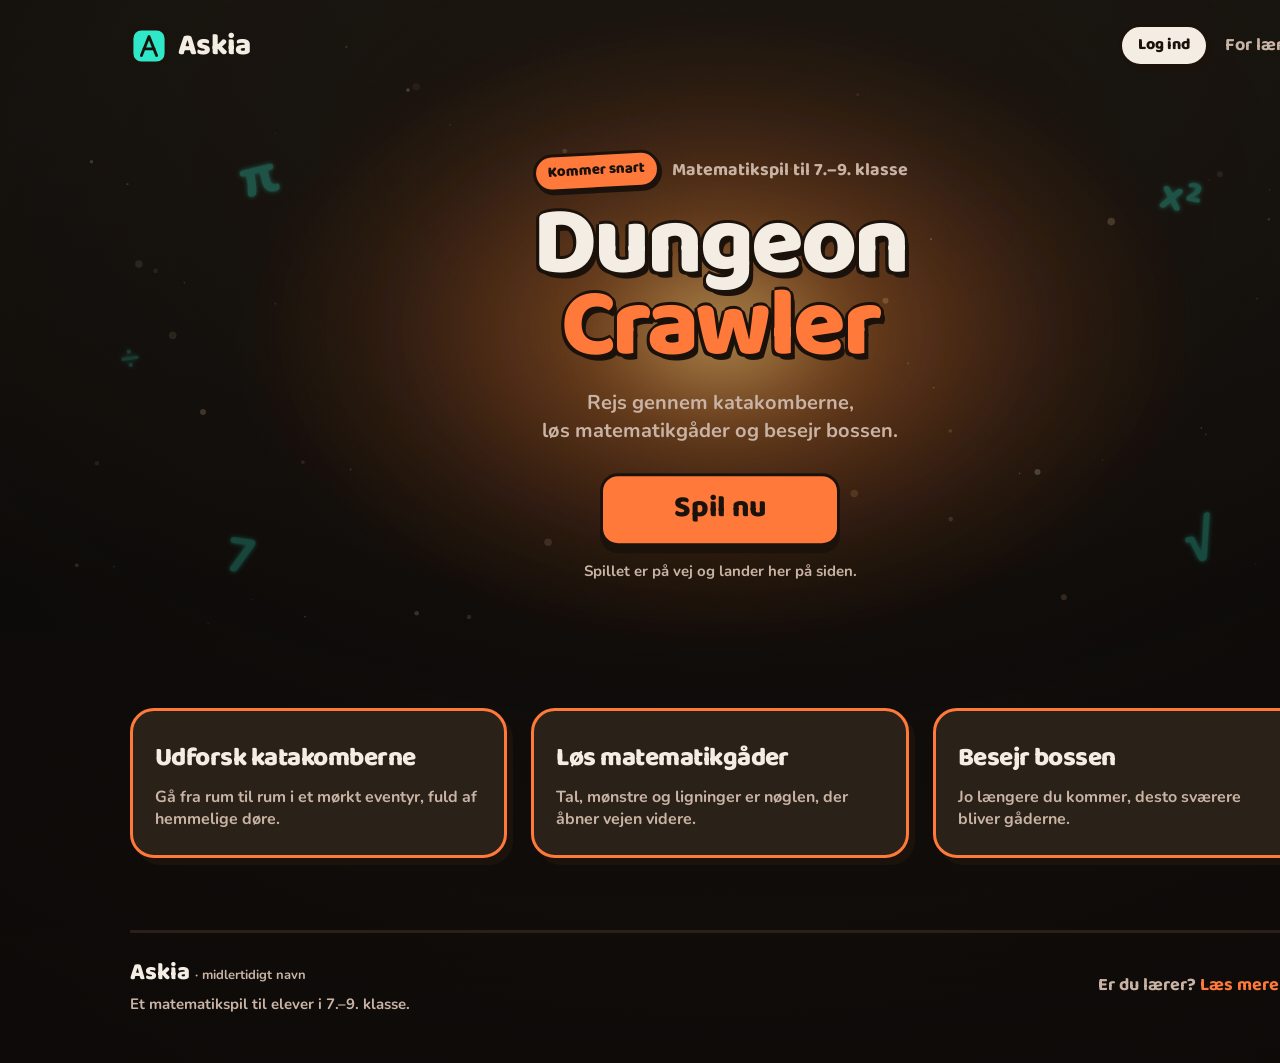
==== spil/index.html @ c46d393d "Første testversion: forside og spilside" ====
<!DOCTYPE html>
<html lang="da">
<head>
  <meta charset="utf-8">
  <meta name="viewport" content="width=device-width, initial-scale=1">
  <title>Askia — Dungeon Crawler</title>
  <link rel="preconnect" href="https://fonts.googleapis.com">
  <link rel="preconnect" href="https://fonts.gstatic.com" crossorigin>
  <link href="https://fonts.googleapis.com/css2?family=Baloo+2:wght@600;700;800&family=Nunito:wght@400;600;700;800&display=swap" rel="stylesheet">
  <link rel="stylesheet" href="style.css">
</head>
<body>
  <div class="atmosphere" aria-hidden="true">
    <div class="atmosphere-grain"></div>
    <div class="atmosphere-vignette"></div>
  </div>
  <div class="page">
  <header class="top">
    <a class="logo" href="../" aria-label="Askia, forsiden">
      <svg class="logo-mark" viewBox="0 0 40 40" width="38" height="38" aria-hidden="true">
  <rect x="2" y="2" width="36" height="36" rx="10" fill="#2EE8C8" stroke="#1C120C" stroke-width="3.2"/>
  <path d="M12 30 L20 10 L28 30 M14.5 23 h11" fill="none" stroke="#1C120C" stroke-width="3" stroke-linecap="round" stroke-linejoin="round"/>
</svg>
      <span class="logo-type">Askia</span>
    </a>
    <div class="top-right">
      <button class="btn btn-ghost" type="button">Log ind</button>
      <a class="teachers" href="#laerere">For lærere</a>
    </div>
  </header>

  <section class="stage">
    <div class="stage-art"><svg class="scene" viewBox="0 0 1440 700" width="1440" height="700" xmlns="http://www.w3.org/2000/svg" preserveAspectRatio="xMidYMid slice" aria-hidden="true">
  <defs>
    <radialGradient id="torch" cx="50%" cy="50%" r="50%">
      <stop offset="0%" stop-color="#FFE08A" stop-opacity="0.72"/>
      <stop offset="32%" stop-color="#FF8A2A" stop-opacity="0.28"/>
      <stop offset="70%" stop-color="#FF7A3A" stop-opacity="0.08"/>
      <stop offset="100%" stop-color="#FF5A00" stop-opacity="0"/>
    </radialGradient>
    <filter id="soft">
      <feGaussianBlur stdDeviation="36"/>
    </filter>
    <filter id="runeGlow">
      <feGaussianBlur stdDeviation="2.5" result="b"/>
      <feMerge><feMergeNode in="b"/><feMergeNode in="SourceGraphic"/></feMerge>
    </filter>
  </defs>

  <!-- single soft torch glow behind the title, no stacked rings -->
  <ellipse cx="720" cy="330" rx="460" ry="300" fill="url(#torch)" filter="url(#soft)" opacity="0.95"/>
  <g transform="translate(260 180) rotate(-14)" opacity="0.3"><text text-anchor="middle" dominant-baseline="middle" font-family="Baloo 2, Nunito, sans-serif" font-weight="800" font-size="56" fill="#2EE8C8" style="filter:url(#runeGlow)">π</text></g>
  <g transform="translate(1180 200) rotate(12)" opacity="0.3"><text text-anchor="middle" dominant-baseline="middle" font-family="Baloo 2, Nunito, sans-serif" font-weight="800" font-size="44" fill="#2EE8C8" style="filter:url(#runeGlow)">x²</text></g>
  <g transform="translate(240 560) rotate(8)" opacity="0.26"><text text-anchor="middle" dominant-baseline="middle" font-family="Baloo 2, Nunito, sans-serif" font-weight="800" font-size="48" fill="#2EE8C8" style="filter:url(#runeGlow)">7</text></g>
  <g transform="translate(1200 540) rotate(-10)" opacity="0.28"><text text-anchor="middle" dominant-baseline="middle" font-family="Baloo 2, Nunito, sans-serif" font-weight="800" font-size="50" fill="#2EE8C8" style="filter:url(#runeGlow)">√</text></g>
  <g transform="translate(1320 360) rotate(6)" opacity="0.22"><text text-anchor="middle" dominant-baseline="middle" font-family="Baloo 2, Nunito, sans-serif" font-weight="800" font-size="36" fill="#2EE8C8" style="filter:url(#runeGlow)">Σ</text></g>
  <g transform="translate(130 360) rotate(-8)" opacity="0.2"><text text-anchor="middle" dominant-baseline="middle" font-family="Baloo 2, Nunito, sans-serif" font-weight="800" font-size="34" fill="#2EE8C8" style="filter:url(#runeGlow)">÷</text></g>
  <g class="motes" opacity="0.85">
    <circle cx="558.2" cy="180.0" r="1.1" fill="#D9C4B0" opacity="0.26"/>
    <circle cx="826.0" cy="478.6" r="1.8" fill="#F3EDE4" opacity="0.16"/>
    <circle cx="1102.4" cy="460.0" r="0.7" fill="#E8C9A0" opacity="0.17"/>
    <circle cx="1381.9" cy="667.0" r="2.3" fill="#F3EDE4" opacity="0.11"/>
    <circle cx="203.0" cy="412.0" r="3.0" fill="#E8C9A0" opacity="0.25"/>
    <circle cx="138.9" cy="264.1" r="3.8" fill="#F3EDE4" opacity="0.11"/>
    <circle cx="208.3" cy="623.6" r="1.1" fill="#FFC48A" opacity="0.09"/>
    <circle cx="346.4" cy="46.9" r="1.1" fill="#F3EDE4" opacity="0.17"/>
    <circle cx="449.9" cy="124.8" r="0.9" fill="#D9C4B0" opacity="0.16"/>
    <circle cx="1208.9" cy="179.8" r="0.9" fill="#D9C4B0" opacity="0.11"/>
    <circle cx="1326.2" cy="291.2" r="1.8" fill="#F3EDE4" opacity="0.19"/>
    <circle cx="931.0" cy="239.2" r="1.1" fill="#F3EDE4" opacity="0.24"/>
    <circle cx="1019.5" cy="473.3" r="0.9" fill="#E8C9A0" opacity="0.28"/>
    <circle cx="1257.0" cy="298.6" r="0.9" fill="#D9C4B0" opacity="0.20"/>
    <circle cx="857.7" cy="94.7" r="1.4" fill="#FFC48A" opacity="0.12"/>
    <circle cx="1037.5" cy="472.0" r="3.0" fill="#F3EDE4" opacity="0.24"/>
    <circle cx="1356.0" cy="209.4" r="1.4" fill="#E8C9A0" opacity="0.27"/>
    <circle cx="416.7" cy="613.3" r="2.3" fill="#D9C4B0" opacity="0.24"/>
    <circle cx="1111.2" cy="221.6" r="3.8" fill="#E8C9A0" opacity="0.23"/>
    <circle cx="791.0" cy="169.0" r="1.4" fill="#E8C9A0" opacity="0.12"/>
    <circle cx="127.5" cy="184.2" r="1.1" fill="#F3EDE4" opacity="0.18"/>
    <circle cx="350.6" cy="469.5" r="0.9" fill="#D9C4B0" opacity="0.24"/>
    <circle cx="854.3" cy="493.5" r="3.8" fill="#FFC48A" opacity="0.16"/>
    <circle cx="1255.5" cy="564.3" r="0.7" fill="#E8C9A0" opacity="0.12"/>
    <circle cx="908.1" cy="363.4" r="1.1" fill="#F3EDE4" opacity="0.16"/>
    <circle cx="97.0" cy="463.2" r="2.3" fill="#D9C4B0" opacity="0.12"/>
    <circle cx="1293.8" cy="619.0" r="1.8" fill="#FFC48A" opacity="0.14"/>
    <circle cx="1201.3" cy="427.8" r="0.9" fill="#FFC48A" opacity="0.25"/>
    <circle cx="885.5" cy="300.8" r="3.0" fill="#E8C9A0" opacity="0.24"/>
    <circle cx="172.7" cy="335.4" r="3.8" fill="#E8C9A0" opacity="0.13"/>
    <circle cx="1268.8" cy="219.4" r="1.4" fill="#D9C4B0" opacity="0.18"/>
    <circle cx="113.9" cy="566.7" r="0.7" fill="#E8C9A0" opacity="0.23"/>
    <circle cx="601.1" cy="354.1" r="2.3" fill="#D9C4B0" opacity="0.20"/>
    <circle cx="1219.9" cy="174.2" r="3.0" fill="#D9C4B0" opacity="0.11"/>
    <circle cx="76.8" cy="565.3" r="1.8" fill="#E8C9A0" opacity="0.20"/>
    <circle cx="564.7" cy="151.0" r="2.3" fill="#E8C9A0" opacity="0.20"/>
    <circle cx="705.8" cy="399.1" r="0.7" fill="#E8C9A0" opacity="0.12"/>
    <circle cx="416.2" cy="86.8" r="3.8" fill="#FFC48A" opacity="0.08"/>
    <circle cx="184.4" cy="282.7" r="0.9" fill="#FFC48A" opacity="0.19"/>
    <circle cx="950.7" cy="519.1" r="2.3" fill="#E8C9A0" opacity="0.18"/>
    <circle cx="155.6" cy="270.9" r="2.3" fill="#D9C4B0" opacity="0.11"/>
    <circle cx="275.3" cy="133.4" r="0.9" fill="#F3EDE4" opacity="0.09"/>
    <circle cx="469.0" cy="617.0" r="2.3" fill="#F3EDE4" opacity="0.14"/>
    <circle cx="305.1" cy="616.6" r="0.9" fill="#E8C9A0" opacity="0.26"/>
    <circle cx="1350.8" cy="209.0" r="1.8" fill="#E8C9A0" opacity="0.15"/>
    <circle cx="1063.9" cy="597.3" r="3.0" fill="#FFC48A" opacity="0.18"/>
    <circle cx="950.3" cy="431.0" r="1.8" fill="#E8C9A0" opacity="0.19"/>
    <circle cx="1269.5" cy="189.9" r="0.7" fill="#F3EDE4" opacity="0.23"/>
    <circle cx="302.9" cy="462.2" r="1.8" fill="#FFC48A" opacity="0.14"/>
    <circle cx="408.0" cy="90.1" r="1.8" fill="#FFC48A" opacity="0.28"/>
    <circle cx="252.3" cy="599.6" r="0.7" fill="#E8C9A0" opacity="0.15"/>
    <circle cx="548.1" cy="542.3" r="3.8" fill="#E8C9A0" opacity="0.16"/>
    <circle cx="91.5" cy="161.7" r="1.8" fill="#F3EDE4" opacity="0.20"/>
    <circle cx="275.4" cy="303.7" r="0.9" fill="#D9C4B0" opacity="0.18"/>
    <circle cx="1205.8" cy="434.3" r="0.9" fill="#D9C4B0" opacity="0.21"/>
    <circle cx="933.6" cy="387.6" r="0.9" fill="#F3EDE4" opacity="0.24"/>
  </g>
</svg></div>
    <div class="stage-copy">
      <p class="kicker"><span class="pill">Kommer snart</span> Matematikspil til 7.–9. klasse</p>
      <h1>Dungeon <span class="accent-word">Crawler</span></h1>
      <p class="lead">Rejs gennem katakomberne,<br>løs matematikgåder og besejr bossen.</p>
      <div class="hero-actions">
        <button class="btn btn-play" type="button" id="spil-nu" aria-describedby="spil-hint">Spil nu</button>
      </div>
      <p class="hero-hint" id="spil-hint">Spillet er på vej og lander her på siden.</p>
    </div>
  </section>

  <main>
    <section class="how" id="om-spillet" aria-label="Det kan du i spillet">
      <ul class="how-list">
        <li class="how-item">
          <h2>Udforsk katakomberne</h2>
          <p>Gå fra rum til rum i et mørkt eventyr, fuld af hemmelige døre.</p>
        </li>
        <li class="how-item">
          <h2>Løs matematikgåder</h2>
          <p>Tal, mønstre og ligninger er nøglen, der åbner vejen videre.</p>
        </li>
        <li class="how-item">
          <h2>Besejr bossen</h2>
          <p>Jo længere du kommer, desto sværere bliver gåderne.</p>
        </li>
      </ul>
    </section>
  </main>

  <footer class="foot" id="laerere">
    <div class="foot-main">
      <p class="foot-brand">Askia <span>· midlertidigt navn</span></p>
      <p class="foot-copy">Et matematikspil til elever i 7.–9. klasse.</p>
    </div>
    <p class="foot-teacher">Er du lærer? <a class="teachers" href="#laerere">Læs mere her</a></p>
  </footer>
  </div>
  <div class="toast" id="toast" role="status" aria-live="polite" hidden>Dungeon Crawler kommer snart og lander her på siden.</div>
  
  <script>
    (function () {
      var toast = document.getElementById('toast');
      var play = document.getElementById('spil-nu');
      var hint = document.getElementById('spil-hint');
      var timer;
      play.addEventListener('click', function () {
        toast.hidden = false;
        toast.classList.add('is-on');
        hint.textContent = 'Dungeon Crawler kommer snart og lander her på siden.';
        clearTimeout(timer);
        timer = setTimeout(function () {
          toast.classList.remove('is-on');
          setTimeout(function () { toast.hidden = true; }, 300);
        }, 3200);
      });
    })();
  </script>

</body>
</html>
---- spil/style.css ----
/* v7: centered hero on dusty black/brown field; no mascot. Desktop 1440. Dusty black/brown, no corridor, no mascot. */
:root {
  --void: #0C0A08;
  --dust: #14110E;
  --text: #F3EDE4;
  --muted: #C9B3A4;
  --ink: #1C120C;
  --orange: #FF7A3A;
  --coral: #E84060;
  --teal: #2EE8C8;
  --font-display: "Baloo 2", "Trebuchet MS", "Segoe UI", sans-serif;
  --font-body: "Nunito", "Segoe UI", "Helvetica Neue", sans-serif;
  --content: 1180px;
}
* { box-sizing: border-box; margin: 0; padding: 0; }
html { scroll-behavior: smooth; }
body {
  min-width: 1440px;
  background: var(--void);
  color: var(--text);
  font-family: var(--font-body);
  font-size: 17px;
  line-height: 1.5;
  overflow-x: hidden;
  position: relative;
}
a { color: inherit; text-decoration: none; }
button { font: inherit; color: inherit; cursor: pointer; }
img, svg { display: block; max-width: 100%; }
ul { list-style: none; }

.atmosphere {
  position: absolute;
  inset: 0;
  z-index: 0;
  pointer-events: none;
  overflow: hidden;
  background:
    radial-gradient(ellipse 62% 55% at 50% 32%, rgba(255, 122, 58, 0.12) 0%, transparent 55%),
    radial-gradient(ellipse 110% 90% at 50% 18%, rgba(42, 30, 20, 0.36) 0%, transparent 62%),
    linear-gradient(180deg, #14110D 0%, #0C0A08 55%, #100C0A 100%);
}
.atmosphere-grain {
  position: absolute;
  inset: 0;
  opacity: 0.16;
  mix-blend-mode: overlay;
  background-image: url("data:image/svg+xml;utf8,<svg xmlns='http://www.w3.org/2000/svg' width='256' height='256'><filter id='g'><feTurbulence type='fractalNoise' baseFrequency='0.85' numOctaves='4' seed='7' stitchTiles='stitch'/><feColorMatrix type='saturate' values='0'/></filter><rect width='100%25' height='100%25' filter='url(%23g)'/></svg>");
  background-size: 256px 256px;
}
.atmosphere-vignette {
  position: absolute;
  inset: 0;
  background: radial-gradient(ellipse 95% 85% at 50% 36%, transparent 58%, rgba(8, 6, 5, 0.58) 100%);
}

.page { position: relative; z-index: 1; }

.top {
  position: absolute;
  top: 0;
  left: 50%;
  transform: translateX(-50%);
  z-index: 5;
  display: flex;
  align-items: center;
  justify-content: space-between;
  width: var(--content);
  padding: 24px 0 0;
}
.logo { display: flex; align-items: center; gap: 10px; }
.logo-type {
  font-family: var(--font-display);
  font-weight: 800;
  font-size: 30px;
  line-height: 1;
  letter-spacing: -0.02em;
}
.top-right { display: flex; align-items: center; gap: 16px; }
.teachers {
  font-family: var(--font-display);
  font-weight: 700;
  font-size: 18px;
  color: var(--muted);
}
.teachers:hover { color: var(--orange); }

.btn {
  display: inline-flex;
  align-items: center;
  justify-content: center;
  font-family: var(--font-display);
  font-weight: 800;
  border: 3.5px solid var(--ink);
  transition: transform 0.1s ease, box-shadow 0.1s ease;
}
.btn:focus-visible { outline: 3px solid var(--teal); outline-offset: 3px; }
.btn-ghost {
  background: #F3EDE4;
  color: var(--ink);
  border-radius: 999px;
  padding: 6px 16px 7px;
  font-size: 16px;
  box-shadow: 3px 4px 0 var(--ink);
}
.btn-ghost:hover { background: #FFF; }
.btn-ghost:active { transform: translate(2px, 3px); box-shadow: 1px 1px 0 var(--ink); }
.btn-play {
  background: var(--orange);
  color: #1C120C;
  font-size: 30px;
  padding: 10px 40px 12px;
  min-width: 240px;
  border-radius: 18px;
  box-shadow: 0 7px 0 var(--ink);
}
.btn-play:hover { background: #FF9158; transform: translateY(-2px); }
.btn-play:active { transform: translateY(6px); box-shadow: 0 1px 0 var(--ink); }

.stage { position: relative; width: 1440px; height: 700px; margin: 0 auto; overflow: hidden; }
.stage-art { position: absolute; inset: 0; z-index: 0; }
.stage-art .scene { width: 1440px; height: 700px; }
.stage-copy {
  position: absolute;
  z-index: 2;
  left: 50%; top: 50%; transform: translate(-50%, -46%); width: 760px; text-align: center;
}
.kicker {
  display: flex; align-items: center; gap: 12px;
  font-family: var(--font-display);
  font-weight: 700;
  font-size: 18px;
  color: var(--muted);
  margin-bottom: 14px;
  justify-content: center;
}
.pill {
  display: inline-flex; align-items: center;
  background: var(--orange);
  color: var(--ink);
  font-family: var(--font-display);
  font-weight: 800;
  font-size: 15px;
  padding: 4px 12px 5px;
  border-radius: 999px;
  border: 3px solid var(--ink);
  box-shadow: 2px 3px 0 var(--ink);
  transform: rotate(-3deg);
}
.stage-copy h1 {
  font-family: var(--font-display);
  font-weight: 800;
  font-size: 96px;
  line-height: 0.86;
  letter-spacing: -0.03em;
  margin: 0 0 20px;
  color: var(--text);
  text-shadow:
    3px 0 0 var(--ink), -3px 0 0 var(--ink), 0 3px 0 var(--ink), 0 -3px 0 var(--ink),
    3px 3px 0 var(--ink), -3px 3px 0 var(--ink), 4px 6px 0 var(--ink);
}
.accent-word { display: block; color: var(--orange); }
.lead {
  color: var(--muted);
  font-size: 20px;
  font-weight: 700;
  max-width: 24em;
  margin: 0 0 28px;
  line-height: 1.4;
  margin-left: auto; margin-right: auto;
}
.hero-actions { display: flex; justify-content: center; }
.hero-hint {
  margin-top: 14px;
  color: var(--muted);
  font-size: 15px;
  font-weight: 700;
  min-height: 1.4em;
  
}

.how { width: var(--content); margin: 0 auto; padding: 8px 0 72px; }
.how-list { display: grid; grid-template-columns: repeat(3, 1fr); gap: 24px; }
.how-item {
  background: #2A2118;
  border: 3.5px solid var(--orange);
  border-radius: 24px;
  padding: 28px 22px 24px;
  box-shadow: 6px 7px 0 var(--ink);
}
.how-item h2 {
  font-family: var(--font-display);
  font-weight: 800;
  font-size: 26px;
  letter-spacing: -0.02em;
  margin-bottom: 8px;
  color: var(--text);
}
.how-item p { color: var(--muted); font-size: 16px; font-weight: 700; line-height: 1.4; }

.foot {
  width: var(--content); margin: 0 auto; padding: 22px 0 48px;
  border-top: 3px solid #2A2018;
  display: flex; align-items: center; justify-content: space-between; gap: 32px;
}
.foot-brand { font-family: var(--font-display); font-weight: 800; font-size: 24px; }
.foot-brand span { font-family: var(--font-body); font-weight: 700; font-size: 13px; color: var(--muted); }
.foot-copy { margin-top: 2px; color: var(--muted); font-size: 15px; font-weight: 700; }
.foot-teacher { font-family: var(--font-display); font-weight: 700; font-size: 18px; color: var(--muted); white-space: nowrap; }
.foot-teacher .teachers { color: var(--orange); }

.toast {
  position: fixed; left: 50%; bottom: 32px; transform: translateX(-50%) translateY(12px);
  z-index: 10; background: #F3EDE4; color: var(--ink);
  border: 3.5px solid var(--ink); border-radius: 18px;
  padding: 12px 22px 14px; font-family: var(--font-display); font-weight: 800; font-size: 20px;
  box-shadow: 5px 6px 0 var(--ink); opacity: 0; pointer-events: none;
  transition: opacity 0.25s ease, transform 0.25s ease;
}
.toast.is-on { opacity: 1; transform: translateX(-50%) translateY(0); }
@media (prefers-reduced-motion: reduce) { .btn, .toast { transition: none; } }
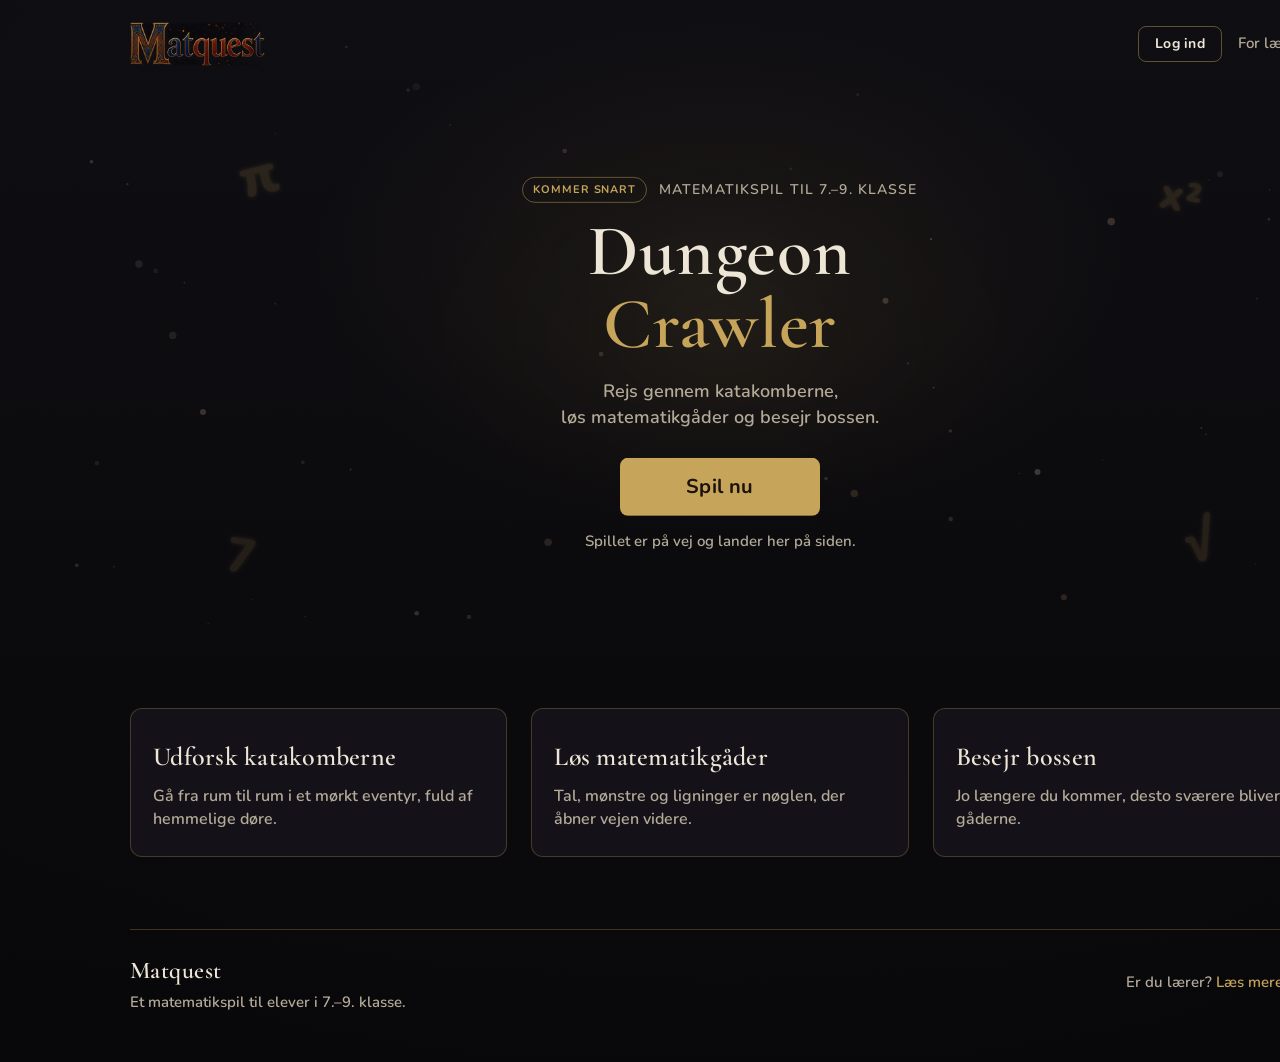
==== commit 006f5fc0: "Tilføj Matquest-logo, favicon og afdæmpet visuel stil på forside og spilside." ====
--- a/spil/index.html
+++ b/spil/index.html
@@ -3,10 +3,13 @@
 <head>
   <meta charset="utf-8">
   <meta name="viewport" content="width=device-width, initial-scale=1">
-  <title>Askia — Dungeon Crawler</title>
+  <title>Matquest — Dungeon Crawler</title>
   <link rel="preconnect" href="https://fonts.googleapis.com">
   <link rel="preconnect" href="https://fonts.gstatic.com" crossorigin>
-  <link href="https://fonts.googleapis.com/css2?family=Baloo+2:wght@600;700;800&family=Nunito:wght@400;600;700;800&display=swap" rel="stylesheet">
+  <link href="https://fonts.googleapis.com/css2?family=Cormorant+Garamond:wght@500;600;700&family=Nunito:wght@400;600;700;800&display=swap" rel="stylesheet">
+  <link rel="icon" href="../assets/favicon.ico" sizes="any">
+  <link rel="icon" type="image/png" sizes="32x32" href="../assets/favicon-32.png">
+  <link rel="apple-touch-icon" href="../assets/apple-touch-icon.png">
   <link rel="stylesheet" href="style.css">
 </head>
 <body>
@@ -16,12 +19,8 @@
   </div>
   <div class="page">
   <header class="top">
-    <a class="logo" href="../" aria-label="Askia, forsiden">
-      <svg class="logo-mark" viewBox="0 0 40 40" width="38" height="38" aria-hidden="true">
-  <rect x="2" y="2" width="36" height="36" rx="10" fill="#2EE8C8" stroke="#1C120C" stroke-width="3.2"/>
-  <path d="M12 30 L20 10 L28 30 M14.5 23 h11" fill="none" stroke="#1C120C" stroke-width="3" stroke-linecap="round" stroke-linejoin="round"/>
-</svg>
-      <span class="logo-type">Askia</span>
+    <a class="logo" href="../" aria-label="Matquest, forsiden">
+      <img class="logo-img" src="../assets/matquest-wordmark.png" alt="Matquest" width="200" height="65">
     </a>
     <div class="top-right">
       <button class="btn btn-ghost" type="button">Log ind</button>
@@ -33,10 +32,10 @@
     <div class="stage-art"><svg class="scene" viewBox="0 0 1440 700" width="1440" height="700" xmlns="http://www.w3.org/2000/svg" preserveAspectRatio="xMidYMid slice" aria-hidden="true">
   <defs>
     <radialGradient id="torch" cx="50%" cy="50%" r="50%">
-      <stop offset="0%" stop-color="#FFE08A" stop-opacity="0.72"/>
-      <stop offset="32%" stop-color="#FF8A2A" stop-opacity="0.28"/>
-      <stop offset="70%" stop-color="#FF7A3A" stop-opacity="0.08"/>
-      <stop offset="100%" stop-color="#FF5A00" stop-opacity="0"/>
+      <stop offset="0%" stop-color="#E8C56B" stop-opacity="0.45"/>
+      <stop offset="32%" stop-color="#C6A45A" stop-opacity="0.16"/>
+      <stop offset="70%" stop-color="#C6A45A" stop-opacity="0.05"/>
+      <stop offset="100%" stop-color="#C6A45A" stop-opacity="0"/>
     </radialGradient>
     <filter id="soft">
       <feGaussianBlur stdDeviation="36"/>
@@ -48,15 +47,13 @@
   </defs>
 
   <!-- single soft torch glow behind the title, no stacked rings -->
-  <ellipse cx="720" cy="330" rx="460" ry="300" fill="url(#torch)" filter="url(#soft)" opacity="0.95"/>
-  <g transform="translate(260 180) rotate(-14)" opacity="0.3"><text text-anchor="middle" dominant-baseline="middle" font-family="Baloo 2, Nunito, sans-serif" font-weight="800" font-size="56" fill="#2EE8C8" style="filter:url(#runeGlow)">π</text></g>
-  <g transform="translate(1180 200) rotate(12)" opacity="0.3"><text text-anchor="middle" dominant-baseline="middle" font-family="Baloo 2, Nunito, sans-serif" font-weight="800" font-size="44" fill="#2EE8C8" style="filter:url(#runeGlow)">x²</text></g>
-  <g transform="translate(240 560) rotate(8)" opacity="0.26"><text text-anchor="middle" dominant-baseline="middle" font-family="Baloo 2, Nunito, sans-serif" font-weight="800" font-size="48" fill="#2EE8C8" style="filter:url(#runeGlow)">7</text></g>
-  <g transform="translate(1200 540) rotate(-10)" opacity="0.28"><text text-anchor="middle" dominant-baseline="middle" font-family="Baloo 2, Nunito, sans-serif" font-weight="800" font-size="50" fill="#2EE8C8" style="filter:url(#runeGlow)">√</text></g>
-  <g transform="translate(1320 360) rotate(6)" opacity="0.22"><text text-anchor="middle" dominant-baseline="middle" font-family="Baloo 2, Nunito, sans-serif" font-weight="800" font-size="36" fill="#2EE8C8" style="filter:url(#runeGlow)">Σ</text></g>
-  <g transform="translate(130 360) rotate(-8)" opacity="0.2"><text text-anchor="middle" dominant-baseline="middle" font-family="Baloo 2, Nunito, sans-serif" font-weight="800" font-size="34" fill="#2EE8C8" style="filter:url(#runeGlow)">÷</text></g>
+  <ellipse cx="720" cy="330" rx="380" ry="240" fill="url(#torch)" filter="url(#soft)" opacity="0.14"/>
+  <g transform="translate(260 180) rotate(-14)" opacity="0.15"><text text-anchor="middle" dominant-baseline="middle" font-family="Baloo 2, Nunito, sans-serif" font-weight="800" font-size="56" fill="#C6A45A" style="filter:url(#runeGlow)">π</text></g>
+  <g transform="translate(1180 200) rotate(12)" opacity="0.15"><text text-anchor="middle" dominant-baseline="middle" font-family="Baloo 2, Nunito, sans-serif" font-weight="800" font-size="44" fill="#C6A45A" style="filter:url(#runeGlow)">x²</text></g>
+  <g transform="translate(240 560) rotate(8)" opacity="0.13"><text text-anchor="middle" dominant-baseline="middle" font-family="Baloo 2, Nunito, sans-serif" font-weight="800" font-size="48" fill="#C6A45A" style="filter:url(#runeGlow)">7</text></g>
+  <g transform="translate(1200 540) rotate(-10)" opacity="0.14"><text text-anchor="middle" dominant-baseline="middle" font-family="Baloo 2, Nunito, sans-serif" font-weight="800" font-size="50" fill="#C6A45A" style="filter:url(#runeGlow)">√</text></g>
   <g class="motes" opacity="0.85">
-    <circle cx="558.2" cy="180.0" r="1.1" fill="#D9C4B0" opacity="0.26"/>
+    <circle cx="558.2" cy="180.0" r="1.1" fill="#D9C4B0" opacity="0.13"/>
     <circle cx="826.0" cy="478.6" r="1.8" fill="#F3EDE4" opacity="0.16"/>
     <circle cx="1102.4" cy="460.0" r="0.7" fill="#E8C9A0" opacity="0.17"/>
     <circle cx="1381.9" cy="667.0" r="2.3" fill="#F3EDE4" opacity="0.11"/>
@@ -68,7 +65,7 @@
     <circle cx="1208.9" cy="179.8" r="0.9" fill="#D9C4B0" opacity="0.11"/>
     <circle cx="1326.2" cy="291.2" r="1.8" fill="#F3EDE4" opacity="0.19"/>
     <circle cx="931.0" cy="239.2" r="1.1" fill="#F3EDE4" opacity="0.24"/>
-    <circle cx="1019.5" cy="473.3" r="0.9" fill="#E8C9A0" opacity="0.28"/>
+    <circle cx="1019.5" cy="473.3" r="0.9" fill="#E8C9A0" opacity="0.14"/>
     <circle cx="1257.0" cy="298.6" r="0.9" fill="#D9C4B0" opacity="0.20"/>
     <circle cx="857.7" cy="94.7" r="1.4" fill="#FFC48A" opacity="0.12"/>
     <circle cx="1037.5" cy="472.0" r="3.0" fill="#F3EDE4" opacity="0.24"/>
@@ -99,13 +96,13 @@
     <circle cx="155.6" cy="270.9" r="2.3" fill="#D9C4B0" opacity="0.11"/>
     <circle cx="275.3" cy="133.4" r="0.9" fill="#F3EDE4" opacity="0.09"/>
     <circle cx="469.0" cy="617.0" r="2.3" fill="#F3EDE4" opacity="0.14"/>
-    <circle cx="305.1" cy="616.6" r="0.9" fill="#E8C9A0" opacity="0.26"/>
+    <circle cx="305.1" cy="616.6" r="0.9" fill="#E8C9A0" opacity="0.13"/>
     <circle cx="1350.8" cy="209.0" r="1.8" fill="#E8C9A0" opacity="0.15"/>
     <circle cx="1063.9" cy="597.3" r="3.0" fill="#FFC48A" opacity="0.18"/>
     <circle cx="950.3" cy="431.0" r="1.8" fill="#E8C9A0" opacity="0.19"/>
     <circle cx="1269.5" cy="189.9" r="0.7" fill="#F3EDE4" opacity="0.23"/>
     <circle cx="302.9" cy="462.2" r="1.8" fill="#FFC48A" opacity="0.14"/>
-    <circle cx="408.0" cy="90.1" r="1.8" fill="#FFC48A" opacity="0.28"/>
+    <circle cx="408.0" cy="90.1" r="1.8" fill="#FFC48A" opacity="0.14"/>
     <circle cx="252.3" cy="599.6" r="0.7" fill="#E8C9A0" opacity="0.15"/>
     <circle cx="548.1" cy="542.3" r="3.8" fill="#E8C9A0" opacity="0.16"/>
     <circle cx="91.5" cy="161.7" r="1.8" fill="#F3EDE4" opacity="0.20"/>
@@ -146,7 +143,7 @@
 
   <footer class="foot" id="laerere">
     <div class="foot-main">
-      <p class="foot-brand">Askia <span>· midlertidigt navn</span></p>
+      <p class="foot-brand">Matquest</p>
       <p class="foot-copy">Et matematikspil til elever i 7.–9. klasse.</p>
     </div>
     <p class="foot-teacher">Er du lærer? <a class="teachers" href="#laerere">Læs mere her</a></p>
--- a/spil/style.css
+++ b/spil/style.css
@@ -1,14 +1,15 @@
-/* v7: centered hero on dusty black/brown field; no mascot. Desktop 1440. Dusty black/brown, no corridor, no mascot. */
+/* Matquest spilside. Samme afdæmpede tråd som forsiden: næsten sort, diskrete guldlinjer, logo og hero bærer stilen. Desktop 1440. */
 :root {
-  --void: #0C0A08;
-  --dust: #14110E;
-  --text: #F3EDE4;
-  --muted: #C9B3A4;
-  --ink: #1C120C;
-  --orange: #FF7A3A;
-  --coral: #E84060;
-  --teal: #2EE8C8;
-  --font-display: "Baloo 2", "Trebuchet MS", "Segoe UI", sans-serif;
+  --void: #0A090C;
+  --dust: #121116;
+  --panel: #141218;
+  --text: #EDE6D6;
+  --muted: #B4AA98;
+  --gold: #C6A45A;
+  --gold-hover: #D4B56A;
+  --gold-line: rgba(198, 164, 90, 0.28);
+  --gold-line-strong: rgba(198, 164, 90, 0.45);
+  --font-display: "Cormorant Garamond", "Times New Roman", serif;
   --font-body: "Nunito", "Segoe UI", "Helvetica Neue", sans-serif;
   --content: 1180px;
 }
@@ -20,7 +21,7 @@
   color: var(--text);
   font-family: var(--font-body);
   font-size: 17px;
-  line-height: 1.5;
+  line-height: 1.55;
   overflow-x: hidden;
   position: relative;
 }
@@ -36,14 +37,13 @@
   pointer-events: none;
   overflow: hidden;
   background:
-    radial-gradient(ellipse 62% 55% at 50% 32%, rgba(255, 122, 58, 0.12) 0%, transparent 55%),
-    radial-gradient(ellipse 110% 90% at 50% 18%, rgba(42, 30, 20, 0.36) 0%, transparent 62%),
-    linear-gradient(180deg, #14110D 0%, #0C0A08 55%, #100C0A 100%);
+    radial-gradient(ellipse 50% 42% at 50% 26%, rgba(198, 164, 90, 0.07) 0%, transparent 58%),
+    linear-gradient(180deg, #0E0D11 0%, #0A090C 55%, #08070A 100%);
 }
 .atmosphere-grain {
   position: absolute;
   inset: 0;
-  opacity: 0.16;
+  opacity: 0.10;
   mix-blend-mode: overlay;
   background-image: url("data:image/svg+xml;utf8,<svg xmlns='http://www.w3.org/2000/svg' width='256' height='256'><filter id='g'><feTurbulence type='fractalNoise' baseFrequency='0.85' numOctaves='4' seed='7' stitchTiles='stitch'/><feColorMatrix type='saturate' values='0'/></filter><rect width='100%25' height='100%25' filter='url(%23g)'/></svg>");
   background-size: 256px 256px;
@@ -51,7 +51,7 @@
 .atmosphere-vignette {
   position: absolute;
   inset: 0;
-  background: radial-gradient(ellipse 95% 85% at 50% 36%, transparent 58%, rgba(8, 6, 5, 0.58) 100%);
+  background: radial-gradient(ellipse 95% 85% at 50% 36%, transparent 62%, rgba(6, 5, 8, 0.55) 100%);
 }
 
 .page { position: relative; z-index: 1; }
@@ -66,56 +66,45 @@
   align-items: center;
   justify-content: space-between;
   width: var(--content);
-  padding: 24px 0 0;
-}
-.logo { display: flex; align-items: center; gap: 10px; }
-.logo-type {
-  font-family: var(--font-display);
-  font-weight: 800;
-  font-size: 30px;
-  line-height: 1;
-  letter-spacing: -0.02em;
-}
+  padding: 22px 0 0;
+}
+.logo { display: flex; align-items: center; }
+.logo-img { height: 44px; width: auto; }
 .top-right { display: flex; align-items: center; gap: 16px; }
 .teachers {
-  font-family: var(--font-display);
-  font-weight: 700;
-  font-size: 18px;
-  color: var(--muted);
-}
-.teachers:hover { color: var(--orange); }
+  font-weight: 600;
+  font-size: 15px;
+  color: var(--muted);
+}
+.teachers:hover { color: var(--gold); }
 
 .btn {
   display: inline-flex;
   align-items: center;
   justify-content: center;
-  font-family: var(--font-display);
-  font-weight: 800;
-  border: 3.5px solid var(--ink);
-  transition: transform 0.1s ease, box-shadow 0.1s ease;
-}
-.btn:focus-visible { outline: 3px solid var(--teal); outline-offset: 3px; }
+  font-weight: 700;
+  letter-spacing: 0.02em;
+  border: 1px solid transparent;
+  border-radius: 8px;
+  transition: background 0.15s ease, border-color 0.15s ease, color 0.15s ease;
+}
+.btn:focus-visible { outline: 2px solid var(--gold); outline-offset: 3px; }
 .btn-ghost {
-  background: #F3EDE4;
-  color: var(--ink);
-  border-radius: 999px;
+  background: transparent;
+  color: var(--text);
+  border-color: var(--gold-line-strong);
   padding: 6px 16px 7px;
-  font-size: 16px;
-  box-shadow: 3px 4px 0 var(--ink);
-}
-.btn-ghost:hover { background: #FFF; }
-.btn-ghost:active { transform: translate(2px, 3px); box-shadow: 1px 1px 0 var(--ink); }
+  font-size: 14px;
+}
+.btn-ghost:hover { border-color: var(--gold); color: var(--gold); }
 .btn-play {
-  background: var(--orange);
-  color: #1C120C;
-  font-size: 30px;
-  padding: 10px 40px 12px;
-  min-width: 240px;
-  border-radius: 18px;
-  box-shadow: 0 7px 0 var(--ink);
-}
-.btn-play:hover { background: #FF9158; transform: translateY(-2px); }
-.btn-play:active { transform: translateY(6px); box-shadow: 0 1px 0 var(--ink); }
+  background: var(--gold);
+  color: #1A140C;
+  font-size: 20px;
+  padding: 12px 32px 13px;
+  min-width: 200px;
+}
+.btn-play:hover { background: var(--gold-hover); }
 
 .stage { position: relative; width: 1440px; height: 700px; margin: 0 auto; overflow: hidden; }
 .stage-art { position: absolute; inset: 0; z-index: 0; }
@@ -127,94 +116,88 @@
 }
 .kicker {
   display: flex; align-items: center; gap: 12px;
-  font-family: var(--font-display);
-  font-weight: 700;
-  font-size: 18px;
-  color: var(--muted);
-  margin-bottom: 14px;
+  font-weight: 600;
+  font-size: 14px;
+  letter-spacing: 0.08em;
+  text-transform: uppercase;
+  color: var(--muted);
+  margin-bottom: 12px;
   justify-content: center;
 }
 .pill {
   display: inline-flex; align-items: center;
-  background: var(--orange);
-  color: var(--ink);
-  font-family: var(--font-display);
-  font-weight: 800;
-  font-size: 15px;
-  padding: 4px 12px 5px;
+  background: transparent;
+  color: var(--gold);
+  font-weight: 700;
+  font-size: 11px;
+  letter-spacing: 0.08em;
+  text-transform: uppercase;
+  padding: 3px 10px 4px;
   border-radius: 999px;
-  border: 3px solid var(--ink);
-  box-shadow: 2px 3px 0 var(--ink);
-  transform: rotate(-3deg);
+  border: 1px solid var(--gold-line-strong);
 }
 .stage-copy h1 {
   font-family: var(--font-display);
-  font-weight: 800;
-  font-size: 96px;
-  line-height: 0.86;
-  letter-spacing: -0.03em;
-  margin: 0 0 20px;
-  color: var(--text);
-  text-shadow:
-    3px 0 0 var(--ink), -3px 0 0 var(--ink), 0 3px 0 var(--ink), 0 -3px 0 var(--ink),
-    3px 3px 0 var(--ink), -3px 3px 0 var(--ink), 4px 6px 0 var(--ink);
-}
-.accent-word { display: block; color: var(--orange); }
+  font-weight: 600;
+  font-size: 72px;
+  line-height: 1.02;
+  letter-spacing: 0.01em;
+  margin: 0 0 16px;
+  color: var(--text);
+}
+.accent-word { display: block; color: var(--gold); }
 .lead {
   color: var(--muted);
-  font-size: 20px;
-  font-weight: 700;
+  font-size: 18px;
+  font-weight: 600;
   max-width: 24em;
-  margin: 0 0 28px;
-  line-height: 1.4;
-  margin-left: auto; margin-right: auto;
+  margin: 0 auto 28px;
+  line-height: 1.45;
 }
 .hero-actions { display: flex; justify-content: center; }
 .hero-hint {
   margin-top: 14px;
   color: var(--muted);
   font-size: 15px;
-  font-weight: 700;
+  font-weight: 600;
   min-height: 1.4em;
-  
 }
 
 .how { width: var(--content); margin: 0 auto; padding: 8px 0 72px; }
 .how-list { display: grid; grid-template-columns: repeat(3, 1fr); gap: 24px; }
 .how-item {
-  background: #2A2118;
-  border: 3.5px solid var(--orange);
-  border-radius: 24px;
+  background: var(--panel);
+  border: 1px solid var(--gold-line);
+  border-radius: 12px;
   padding: 28px 22px 24px;
-  box-shadow: 6px 7px 0 var(--ink);
 }
 .how-item h2 {
   font-family: var(--font-display);
-  font-weight: 800;
+  font-weight: 600;
   font-size: 26px;
-  letter-spacing: -0.02em;
+  letter-spacing: 0.01em;
   margin-bottom: 8px;
   color: var(--text);
 }
-.how-item p { color: var(--muted); font-size: 16px; font-weight: 700; line-height: 1.4; }
+.how-item p { color: var(--muted); font-size: 16px; font-weight: 600; line-height: 1.45; }
 
 .foot {
   width: var(--content); margin: 0 auto; padding: 22px 0 48px;
-  border-top: 3px solid #2A2018;
+  border-top: 1px solid var(--gold-line);
   display: flex; align-items: center; justify-content: space-between; gap: 32px;
 }
-.foot-brand { font-family: var(--font-display); font-weight: 800; font-size: 24px; }
-.foot-brand span { font-family: var(--font-body); font-weight: 700; font-size: 13px; color: var(--muted); }
-.foot-copy { margin-top: 2px; color: var(--muted); font-size: 15px; font-weight: 700; }
-.foot-teacher { font-family: var(--font-display); font-weight: 700; font-size: 18px; color: var(--muted); white-space: nowrap; }
-.foot-teacher .teachers { color: var(--orange); }
+.foot-brand { font-family: var(--font-display); font-weight: 600; font-size: 24px; letter-spacing: 0.02em; }
+.foot-brand span { font-family: var(--font-body); font-weight: 600; font-size: 13px; color: var(--muted); }
+.foot-copy { margin-top: 2px; color: var(--muted); font-size: 15px; font-weight: 600; }
+.foot-teacher { font-weight: 600; font-size: 15px; color: var(--muted); white-space: nowrap; }
+.foot-teacher .teachers { color: var(--gold); }
 
 .toast {
   position: fixed; left: 50%; bottom: 32px; transform: translateX(-50%) translateY(12px);
-  z-index: 10; background: #F3EDE4; color: var(--ink);
-  border: 3.5px solid var(--ink); border-radius: 18px;
-  padding: 12px 22px 14px; font-family: var(--font-display); font-weight: 800; font-size: 20px;
-  box-shadow: 5px 6px 0 var(--ink); opacity: 0; pointer-events: none;
+  z-index: 10; background: var(--panel); color: var(--text);
+  border: 1px solid var(--gold-line-strong); border-radius: 10px;
+  padding: 12px 22px 14px; font-weight: 700; font-size: 16px;
+  opacity: 0; pointer-events: none;
   transition: opacity 0.25s ease, transform 0.25s ease;
 }
 .toast.is-on { opacity: 1; transform: translateX(-50%) translateY(0); }
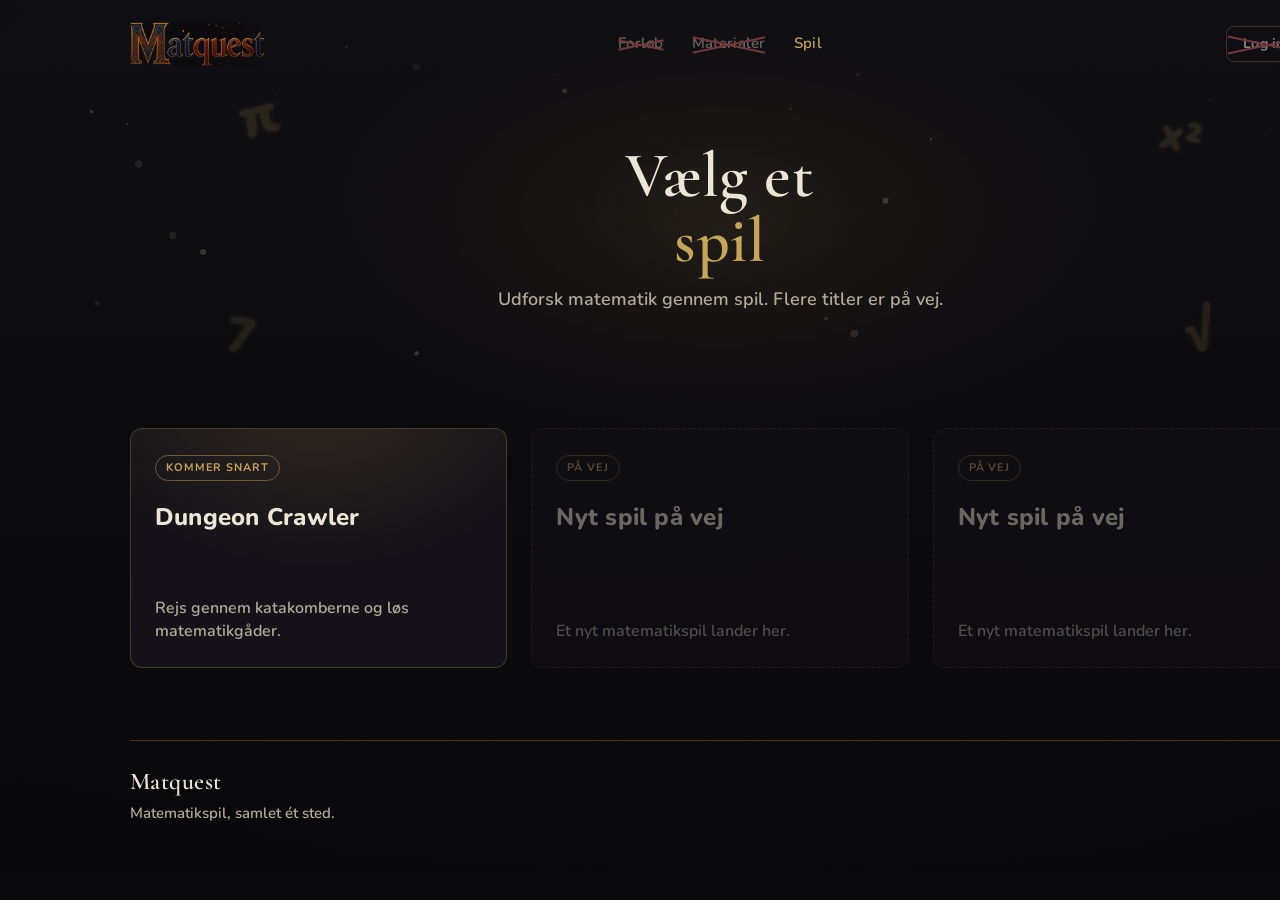
==== commit 76b54411: "Fjern lærer- og klassetrin-tekst, gør /spil/ til en oversigt og flyt Dungeon Crawler til sin egen si" ====
--- a/spil/index.html
+++ b/spil/index.html
@@ -3,7 +3,8 @@
 <head>
   <meta charset="utf-8">
   <meta name="viewport" content="width=device-width, initial-scale=1">
-  <title>Matquest — Dungeon Crawler</title>
+  <title>Matquest — Spil</title>
+  <meta name="description" content="Spil på Matquest. Vælg Dungeon Crawler, eller se hvilke spil der er på vej.">
   <link rel="preconnect" href="https://fonts.googleapis.com">
   <link rel="preconnect" href="https://fonts.gstatic.com" crossorigin>
   <link href="https://fonts.googleapis.com/css2?family=Cormorant+Garamond:wght@500;600;700&family=Nunito:wght@400;600;700;800&display=swap" rel="stylesheet">
@@ -22,14 +23,18 @@
     <a class="logo" href="../" aria-label="Matquest, forsiden">
       <img class="logo-img" src="../assets/matquest-wordmark.png" alt="Matquest" width="200" height="65">
     </a>
+    <nav class="nav" aria-label="Hovedmenu">
+      <a class="ikke-i-brug" aria-disabled="true">Forløb</a>
+      <a class="ikke-i-brug" aria-disabled="true">Materialer</a>
+      <a href="./" aria-current="page">Spil</a>
+    </nav>
     <div class="top-right">
-      <button class="btn btn-ghost" type="button">Log ind</button>
-      <a class="teachers" href="#laerere">For lærere</a>
+      <a class="btn btn-ghost ikke-i-brug" aria-disabled="true">Log ind</a>
     </div>
   </header>
 
-  <section class="stage">
-    <div class="stage-art"><svg class="scene" viewBox="0 0 1440 700" width="1440" height="700" xmlns="http://www.w3.org/2000/svg" preserveAspectRatio="xMidYMid slice" aria-hidden="true">
+  <section class="stage stage-overview">
+    <div class="stage-art"><svg class="scene" viewBox="0 0 1440 420" width="1440" height="420" xmlns="http://www.w3.org/2000/svg" preserveAspectRatio="xMidYMid slice" aria-hidden="true">
   <defs>
     <radialGradient id="torch" cx="50%" cy="50%" r="50%">
       <stop offset="0%" stop-color="#E8C56B" stop-opacity="0.45"/>
@@ -45,130 +50,75 @@
       <feMerge><feMergeNode in="b"/><feMergeNode in="SourceGraphic"/></feMerge>
     </filter>
   </defs>
-
-  <!-- single soft torch glow behind the title, no stacked rings -->
-  <ellipse cx="720" cy="330" rx="380" ry="240" fill="url(#torch)" filter="url(#soft)" opacity="0.14"/>
-  <g transform="translate(260 180) rotate(-14)" opacity="0.15"><text text-anchor="middle" dominant-baseline="middle" font-family="Baloo 2, Nunito, sans-serif" font-weight="800" font-size="56" fill="#C6A45A" style="filter:url(#runeGlow)">π</text></g>
-  <g transform="translate(1180 200) rotate(12)" opacity="0.15"><text text-anchor="middle" dominant-baseline="middle" font-family="Baloo 2, Nunito, sans-serif" font-weight="800" font-size="44" fill="#C6A45A" style="filter:url(#runeGlow)">x²</text></g>
-  <g transform="translate(240 560) rotate(8)" opacity="0.13"><text text-anchor="middle" dominant-baseline="middle" font-family="Baloo 2, Nunito, sans-serif" font-weight="800" font-size="48" fill="#C6A45A" style="filter:url(#runeGlow)">7</text></g>
-  <g transform="translate(1200 540) rotate(-10)" opacity="0.14"><text text-anchor="middle" dominant-baseline="middle" font-family="Baloo 2, Nunito, sans-serif" font-weight="800" font-size="50" fill="#C6A45A" style="filter:url(#runeGlow)">√</text></g>
+  <ellipse cx="720" cy="210" rx="380" ry="180" fill="url(#torch)" filter="url(#soft)" opacity="0.14"/>
+  <g transform="translate(260 120) rotate(-14)" opacity="0.15"><text text-anchor="middle" dominant-baseline="middle" font-family="Baloo 2, Nunito, sans-serif" font-weight="800" font-size="56" fill="#C6A45A" style="filter:url(#runeGlow)">π</text></g>
+  <g transform="translate(1180 140) rotate(12)" opacity="0.15"><text text-anchor="middle" dominant-baseline="middle" font-family="Baloo 2, Nunito, sans-serif" font-weight="800" font-size="44" fill="#C6A45A" style="filter:url(#runeGlow)">x²</text></g>
+  <g transform="translate(240 340) rotate(8)" opacity="0.13"><text text-anchor="middle" dominant-baseline="middle" font-family="Baloo 2, Nunito, sans-serif" font-weight="800" font-size="48" fill="#C6A45A" style="filter:url(#runeGlow)">7</text></g>
+  <g transform="translate(1200 330) rotate(-10)" opacity="0.14"><text text-anchor="middle" dominant-baseline="middle" font-family="Baloo 2, Nunito, sans-serif" font-weight="800" font-size="50" fill="#C6A45A" style="filter:url(#runeGlow)">√</text></g>
   <g class="motes" opacity="0.85">
-    <circle cx="558.2" cy="180.0" r="1.1" fill="#D9C4B0" opacity="0.13"/>
-    <circle cx="826.0" cy="478.6" r="1.8" fill="#F3EDE4" opacity="0.16"/>
-    <circle cx="1102.4" cy="460.0" r="0.7" fill="#E8C9A0" opacity="0.17"/>
-    <circle cx="1381.9" cy="667.0" r="2.3" fill="#F3EDE4" opacity="0.11"/>
-    <circle cx="203.0" cy="412.0" r="3.0" fill="#E8C9A0" opacity="0.25"/>
-    <circle cx="138.9" cy="264.1" r="3.8" fill="#F3EDE4" opacity="0.11"/>
-    <circle cx="208.3" cy="623.6" r="1.1" fill="#FFC48A" opacity="0.09"/>
+    <circle cx="558.2" cy="80.0" r="1.1" fill="#D9C4B0" opacity="0.13"/>
+    <circle cx="826.0" cy="318.6" r="1.8" fill="#F3EDE4" opacity="0.16"/>
+    <circle cx="1102.4" cy="300.0" r="0.7" fill="#E8C9A0" opacity="0.17"/>
+    <circle cx="203.0" cy="252.0" r="3.0" fill="#E8C9A0" opacity="0.25"/>
+    <circle cx="138.9" cy="164.1" r="3.8" fill="#F3EDE4" opacity="0.11"/>
     <circle cx="346.4" cy="46.9" r="1.1" fill="#F3EDE4" opacity="0.17"/>
-    <circle cx="449.9" cy="124.8" r="0.9" fill="#D9C4B0" opacity="0.16"/>
-    <circle cx="1208.9" cy="179.8" r="0.9" fill="#D9C4B0" opacity="0.11"/>
-    <circle cx="1326.2" cy="291.2" r="1.8" fill="#F3EDE4" opacity="0.19"/>
-    <circle cx="931.0" cy="239.2" r="1.1" fill="#F3EDE4" opacity="0.24"/>
-    <circle cx="1019.5" cy="473.3" r="0.9" fill="#E8C9A0" opacity="0.14"/>
-    <circle cx="1257.0" cy="298.6" r="0.9" fill="#D9C4B0" opacity="0.20"/>
-    <circle cx="857.7" cy="94.7" r="1.4" fill="#FFC48A" opacity="0.12"/>
-    <circle cx="1037.5" cy="472.0" r="3.0" fill="#F3EDE4" opacity="0.24"/>
-    <circle cx="1356.0" cy="209.4" r="1.4" fill="#E8C9A0" opacity="0.27"/>
-    <circle cx="416.7" cy="613.3" r="2.3" fill="#D9C4B0" opacity="0.24"/>
-    <circle cx="1111.2" cy="221.6" r="3.8" fill="#E8C9A0" opacity="0.23"/>
-    <circle cx="791.0" cy="169.0" r="1.4" fill="#E8C9A0" opacity="0.12"/>
-    <circle cx="127.5" cy="184.2" r="1.1" fill="#F3EDE4" opacity="0.18"/>
-    <circle cx="350.6" cy="469.5" r="0.9" fill="#D9C4B0" opacity="0.24"/>
-    <circle cx="854.3" cy="493.5" r="3.8" fill="#FFC48A" opacity="0.16"/>
-    <circle cx="1255.5" cy="564.3" r="0.7" fill="#E8C9A0" opacity="0.12"/>
-    <circle cx="908.1" cy="363.4" r="1.1" fill="#F3EDE4" opacity="0.16"/>
-    <circle cx="97.0" cy="463.2" r="2.3" fill="#D9C4B0" opacity="0.12"/>
-    <circle cx="1293.8" cy="619.0" r="1.8" fill="#FFC48A" opacity="0.14"/>
-    <circle cx="1201.3" cy="427.8" r="0.9" fill="#FFC48A" opacity="0.25"/>
-    <circle cx="885.5" cy="300.8" r="3.0" fill="#E8C9A0" opacity="0.24"/>
-    <circle cx="172.7" cy="335.4" r="3.8" fill="#E8C9A0" opacity="0.13"/>
-    <circle cx="1268.8" cy="219.4" r="1.4" fill="#D9C4B0" opacity="0.18"/>
-    <circle cx="113.9" cy="566.7" r="0.7" fill="#E8C9A0" opacity="0.23"/>
-    <circle cx="601.1" cy="354.1" r="2.3" fill="#D9C4B0" opacity="0.20"/>
-    <circle cx="1219.9" cy="174.2" r="3.0" fill="#D9C4B0" opacity="0.11"/>
-    <circle cx="76.8" cy="565.3" r="1.8" fill="#E8C9A0" opacity="0.20"/>
-    <circle cx="564.7" cy="151.0" r="2.3" fill="#E8C9A0" opacity="0.20"/>
-    <circle cx="705.8" cy="399.1" r="0.7" fill="#E8C9A0" opacity="0.12"/>
-    <circle cx="416.2" cy="86.8" r="3.8" fill="#FFC48A" opacity="0.08"/>
-    <circle cx="184.4" cy="282.7" r="0.9" fill="#FFC48A" opacity="0.19"/>
-    <circle cx="950.7" cy="519.1" r="2.3" fill="#E8C9A0" opacity="0.18"/>
-    <circle cx="155.6" cy="270.9" r="2.3" fill="#D9C4B0" opacity="0.11"/>
-    <circle cx="275.3" cy="133.4" r="0.9" fill="#F3EDE4" opacity="0.09"/>
-    <circle cx="469.0" cy="617.0" r="2.3" fill="#F3EDE4" opacity="0.14"/>
-    <circle cx="305.1" cy="616.6" r="0.9" fill="#E8C9A0" opacity="0.13"/>
-    <circle cx="1350.8" cy="209.0" r="1.8" fill="#E8C9A0" opacity="0.15"/>
-    <circle cx="1063.9" cy="597.3" r="3.0" fill="#FFC48A" opacity="0.18"/>
-    <circle cx="950.3" cy="431.0" r="1.8" fill="#E8C9A0" opacity="0.19"/>
-    <circle cx="1269.5" cy="189.9" r="0.7" fill="#F3EDE4" opacity="0.23"/>
-    <circle cx="302.9" cy="462.2" r="1.8" fill="#FFC48A" opacity="0.14"/>
-    <circle cx="408.0" cy="90.1" r="1.8" fill="#FFC48A" opacity="0.14"/>
-    <circle cx="252.3" cy="599.6" r="0.7" fill="#E8C9A0" opacity="0.15"/>
-    <circle cx="548.1" cy="542.3" r="3.8" fill="#E8C9A0" opacity="0.16"/>
-    <circle cx="91.5" cy="161.7" r="1.8" fill="#F3EDE4" opacity="0.20"/>
-    <circle cx="275.4" cy="303.7" r="0.9" fill="#D9C4B0" opacity="0.18"/>
-    <circle cx="1205.8" cy="434.3" r="0.9" fill="#D9C4B0" opacity="0.21"/>
-    <circle cx="933.6" cy="387.6" r="0.9" fill="#F3EDE4" opacity="0.24"/>
+    <circle cx="1208.9" cy="99.8" r="0.9" fill="#D9C4B0" opacity="0.11"/>
+    <circle cx="931.0" cy="139.2" r="1.1" fill="#F3EDE4" opacity="0.24"/>
+    <circle cx="857.7" cy="74.7" r="1.4" fill="#FFC48A" opacity="0.12"/>
+    <circle cx="416.7" cy="353.3" r="2.3" fill="#D9C4B0" opacity="0.24"/>
+    <circle cx="791.0" cy="109.0" r="1.4" fill="#E8C9A0" opacity="0.12"/>
+    <circle cx="127.5" cy="124.2" r="1.1" fill="#F3EDE4" opacity="0.18"/>
+    <circle cx="854.3" cy="333.5" r="3.8" fill="#FFC48A" opacity="0.16"/>
+    <circle cx="97.0" cy="303.2" r="2.3" fill="#D9C4B0" opacity="0.12"/>
+    <circle cx="885.5" cy="200.8" r="3.0" fill="#E8C9A0" opacity="0.24"/>
+    <circle cx="172.7" cy="235.4" r="3.8" fill="#E8C9A0" opacity="0.13"/>
+    <circle cx="564.7" cy="91.0" r="2.3" fill="#E8C9A0" opacity="0.20"/>
+    <circle cx="416.2" cy="66.8" r="3.8" fill="#FFC48A" opacity="0.08"/>
+    <circle cx="275.3" cy="93.4" r="0.9" fill="#F3EDE4" opacity="0.09"/>
+    <circle cx="1269.5" cy="129.9" r="0.7" fill="#F3EDE4" opacity="0.23"/>
+    <circle cx="91.5" cy="111.7" r="1.8" fill="#F3EDE4" opacity="0.20"/>
   </g>
 </svg></div>
-    <div class="stage-copy">
-      <p class="kicker"><span class="pill">Kommer snart</span> Matematikspil til 7.–9. klasse</p>
-      <h1>Dungeon <span class="accent-word">Crawler</span></h1>
-      <p class="lead">Rejs gennem katakomberne,<br>løs matematikgåder og besejr bossen.</p>
-      <div class="hero-actions">
-        <button class="btn btn-play" type="button" id="spil-nu" aria-describedby="spil-hint">Spil nu</button>
-      </div>
-      <p class="hero-hint" id="spil-hint">Spillet er på vej og lander her på siden.</p>
+    <div class="stage-copy stage-copy-overview">
+      <h1>Vælg et <span class="accent-word">spil</span></h1>
+      <p class="lead">Udforsk matematik gennem spil. Flere titler er på vej.</p>
     </div>
   </section>
 
   <main>
-    <section class="how" id="om-spillet" aria-label="Det kan du i spillet">
-      <ul class="how-list">
-        <li class="how-item">
-          <h2>Udforsk katakomberne</h2>
-          <p>Gå fra rum til rum i et mørkt eventyr, fuld af hemmelige døre.</p>
+    <section class="games" aria-label="Spil på Matquest">
+      <ul class="game-grid">
+        <li>
+          <a class="game-card game-card-featured" href="dungeon-crawler/">
+            <span class="pill">Kommer snart</span>
+            <h2>Dungeon Crawler</h2>
+            <p>Rejs gennem katakomberne og løs matematikgåder.</p>
+          </a>
         </li>
-        <li class="how-item">
-          <h2>Løs matematikgåder</h2>
-          <p>Tal, mønstre og ligninger er nøglen, der åbner vejen videre.</p>
+        <li>
+          <div class="game-card is-placeholder" aria-disabled="true">
+            <span class="pill">På vej</span>
+            <h2>Nyt spil på vej</h2>
+            <p>Et nyt matematikspil lander her.</p>
+          </div>
         </li>
-        <li class="how-item">
-          <h2>Besejr bossen</h2>
-          <p>Jo længere du kommer, desto sværere bliver gåderne.</p>
+        <li>
+          <div class="game-card is-placeholder" aria-disabled="true">
+            <span class="pill">På vej</span>
+            <h2>Nyt spil på vej</h2>
+            <p>Et nyt matematikspil lander her.</p>
+          </div>
         </li>
       </ul>
     </section>
   </main>
 
-  <footer class="foot" id="laerere">
+  <footer class="foot">
     <div class="foot-main">
       <p class="foot-brand">Matquest</p>
-      <p class="foot-copy">Et matematikspil til elever i 7.–9. klasse.</p>
+      <p class="foot-copy">Matematikspil, samlet ét sted.</p>
     </div>
-    <p class="foot-teacher">Er du lærer? <a class="teachers" href="#laerere">Læs mere her</a></p>
   </footer>
   </div>
-  <div class="toast" id="toast" role="status" aria-live="polite" hidden>Dungeon Crawler kommer snart og lander her på siden.</div>
-  
-  <script>
-    (function () {
-      var toast = document.getElementById('toast');
-      var play = document.getElementById('spil-nu');
-      var hint = document.getElementById('spil-hint');
-      var timer;
-      play.addEventListener('click', function () {
-        toast.hidden = false;
-        toast.classList.add('is-on');
-        hint.textContent = 'Dungeon Crawler kommer snart og lander her på siden.';
-        clearTimeout(timer);
-        timer = setTimeout(function () {
-          toast.classList.remove('is-on');
-          setTimeout(function () { toast.hidden = true; }, 300);
-        }, 3200);
-      });
-    })();
-  </script>
-
 </body>
 </html>
--- a/spil/style.css
+++ b/spil/style.css
@@ -1,4 +1,4 @@
-/* Matquest spilside. Samme afdæmpede tråd som forsiden: næsten sort, diskrete guldlinjer, logo og hero bærer stilen. Desktop 1440. */
+/* Matquest spilsider. Samme afdæmpede tråd som forsiden: næsten sort, diskrete guldlinjer, logo og hero bærer stilen. Desktop 1440. */
 :root {
   --void: #0A090C;
   --dust: #121116;
@@ -62,21 +62,28 @@
   left: 50%;
   transform: translateX(-50%);
   z-index: 5;
+  display: grid;
+  grid-template-columns: 1fr auto 1fr;
+  align-items: center;
+  width: var(--content);
+  padding: 22px 0 0;
+}
+.logo { display: flex; align-items: center; justify-self: start; }
+.logo-img { height: 44px; width: auto; }
+.nav {
   display: flex;
   align-items: center;
-  justify-content: space-between;
-  width: var(--content);
-  padding: 22px 0 0;
-}
-.logo { display: flex; align-items: center; }
-.logo-img { height: 44px; width: auto; }
-.top-right { display: flex; align-items: center; gap: 16px; }
-.teachers {
+  gap: 28px;
+}
+.nav a {
   font-weight: 600;
   font-size: 15px;
-  color: var(--muted);
-}
-.teachers:hover { color: var(--gold); }
+  letter-spacing: 0.02em;
+  color: var(--muted);
+}
+.nav a:hover { color: var(--gold); }
+.nav a[aria-current="page"] { color: var(--gold); }
+.top-right { display: flex; align-items: center; justify-self: end; }
 
 .btn {
   display: inline-flex;
@@ -105,15 +112,22 @@
   min-width: 200px;
 }
 .btn-play:hover { background: var(--gold-hover); }
+.btn-play:disabled {
+  opacity: 0.62;
+  cursor: not-allowed;
+  background: var(--gold);
+}
 
 .stage { position: relative; width: 1440px; height: 700px; margin: 0 auto; overflow: hidden; }
+.stage-overview { height: 420px; }
 .stage-art { position: absolute; inset: 0; z-index: 0; }
-.stage-art .scene { width: 1440px; height: 700px; }
+.stage-art .scene { width: 1440px; height: 100%; }
 .stage-copy {
   position: absolute;
   z-index: 2;
   left: 50%; top: 50%; transform: translate(-50%, -46%); width: 760px; text-align: center;
 }
+.stage-copy-overview { width: 860px; transform: translate(-50%, -40%); }
 .kicker {
   display: flex; align-items: center; gap: 12px;
   font-weight: 600;
@@ -145,6 +159,7 @@
   margin: 0 0 16px;
   color: var(--text);
 }
+.stage-copy-overview h1 { font-size: 64px; margin-bottom: 12px; }
 .accent-word { display: block; color: var(--gold); }
 .lead {
   color: var(--muted);
@@ -154,6 +169,7 @@
   margin: 0 auto 28px;
   line-height: 1.45;
 }
+.stage-copy-overview .lead { margin-bottom: 0; max-width: 36em; }
 .hero-actions { display: flex; justify-content: center; }
 .hero-hint {
   margin-top: 14px;
@@ -163,7 +179,62 @@
   min-height: 1.4em;
 }
 
-.how { width: var(--content); margin: 0 auto; padding: 8px 0 72px; }
+.games { width: var(--content); margin: 0 auto; padding: 8px 0 72px; }
+.game-grid {
+  display: grid;
+  grid-template-columns: repeat(auto-fill, minmax(300px, 1fr));
+  gap: 24px;
+}
+.game-card {
+  position: relative;
+  display: flex;
+  flex-direction: column;
+  align-items: flex-start;
+  min-height: 240px;
+  height: 100%;
+  background: var(--panel);
+  border: 1px solid var(--gold-line);
+  border-radius: 12px;
+  padding: 26px 24px 24px;
+  overflow: hidden;
+  transition: border-color 0.15s ease;
+}
+.game-card-featured::before {
+  content: "";
+  position: absolute;
+  inset: auto -20% 40% -20%;
+  height: 180px;
+  background: radial-gradient(ellipse at 50% 0%, rgba(198, 164, 90, 0.16) 0%, transparent 70%);
+  pointer-events: none;
+}
+a.game-card:hover { border-color: var(--gold-line-strong); }
+a.game-card:focus-visible { outline: 2px solid var(--gold); outline-offset: 3px; }
+.game-card .pill { margin-bottom: 18px; }
+.game-card h2 {
+  font-family: var(--font-body);
+  font-weight: 800;
+  font-size: 24px;
+  letter-spacing: 0.01em;
+  margin: 0 0 10px;
+  color: var(--text);
+  position: relative;
+}
+.game-card p {
+  color: var(--muted);
+  font-size: 16px;
+  font-weight: 600;
+  line-height: 1.45;
+  margin-top: auto;
+  position: relative;
+}
+.game-card.is-placeholder {
+  opacity: 0.42;
+  pointer-events: none;
+  cursor: default;
+  border-style: dashed;
+}
+
+.how { width: var(--content); margin: 0 auto; padding: 8px 0 48px; }
 .how-list { display: grid; grid-template-columns: repeat(3, 1fr); gap: 24px; }
 .how-item {
   background: var(--panel);
@@ -172,33 +243,40 @@
   padding: 28px 22px 24px;
 }
 .how-item h2 {
-  font-family: var(--font-display);
-  font-weight: 600;
-  font-size: 26px;
+  font-family: var(--font-body);
+  font-weight: 700;
+  font-size: 22px;
   letter-spacing: 0.01em;
   margin-bottom: 8px;
   color: var(--text);
 }
 .how-item p { color: var(--muted); font-size: 16px; font-weight: 600; line-height: 1.45; }
+
+.back-link {
+  width: var(--content);
+  margin: 0 auto 28px;
+  font-size: 15px;
+  font-weight: 600;
+}
+.back-link a { color: var(--muted); }
+.back-link a:hover { color: var(--gold); }
 
 .foot {
   width: var(--content); margin: 0 auto; padding: 22px 0 48px;
   border-top: 1px solid var(--gold-line);
-  display: flex; align-items: center; justify-content: space-between; gap: 32px;
 }
 .foot-brand { font-family: var(--font-display); font-weight: 600; font-size: 24px; letter-spacing: 0.02em; }
-.foot-brand span { font-family: var(--font-body); font-weight: 600; font-size: 13px; color: var(--muted); }
 .foot-copy { margin-top: 2px; color: var(--muted); font-size: 15px; font-weight: 600; }
-.foot-teacher { font-weight: 600; font-size: 15px; color: var(--muted); white-space: nowrap; }
-.foot-teacher .teachers { color: var(--gold); }
-
-.toast {
-  position: fixed; left: 50%; bottom: 32px; transform: translateX(-50%) translateY(12px);
-  z-index: 10; background: var(--panel); color: var(--text);
-  border: 1px solid var(--gold-line-strong); border-radius: 10px;
-  padding: 12px 22px 14px; font-weight: 700; font-size: 16px;
-  opacity: 0; pointer-events: none;
-  transition: opacity 0.25s ease, transform 0.25s ease;
-}
-.toast.is-on { opacity: 1; transform: translateX(-50%) translateY(0); }
-@media (prefers-reduced-motion: reduce) { .btn, .toast { transition: none; } }
+
+@media (prefers-reduced-motion: reduce) {
+  .btn, .game-card { transition: none; }
+}
+
+/* Markering: ikke i brug endnu */
+.ikke-i-brug { position: relative; cursor: not-allowed; opacity: .55; }
+.ikke-i-brug::before, .ikke-i-brug::after {
+  content: ""; position: absolute; left: 0; right: 0; top: 50%;
+  border-top: 2px solid #c45a5a; pointer-events: none;
+}
+.ikke-i-brug::before { transform: rotate(var(--x-angle, 12deg)); }
+.ikke-i-brug::after { transform: rotate(calc(var(--x-angle, 12deg) * -1)); }
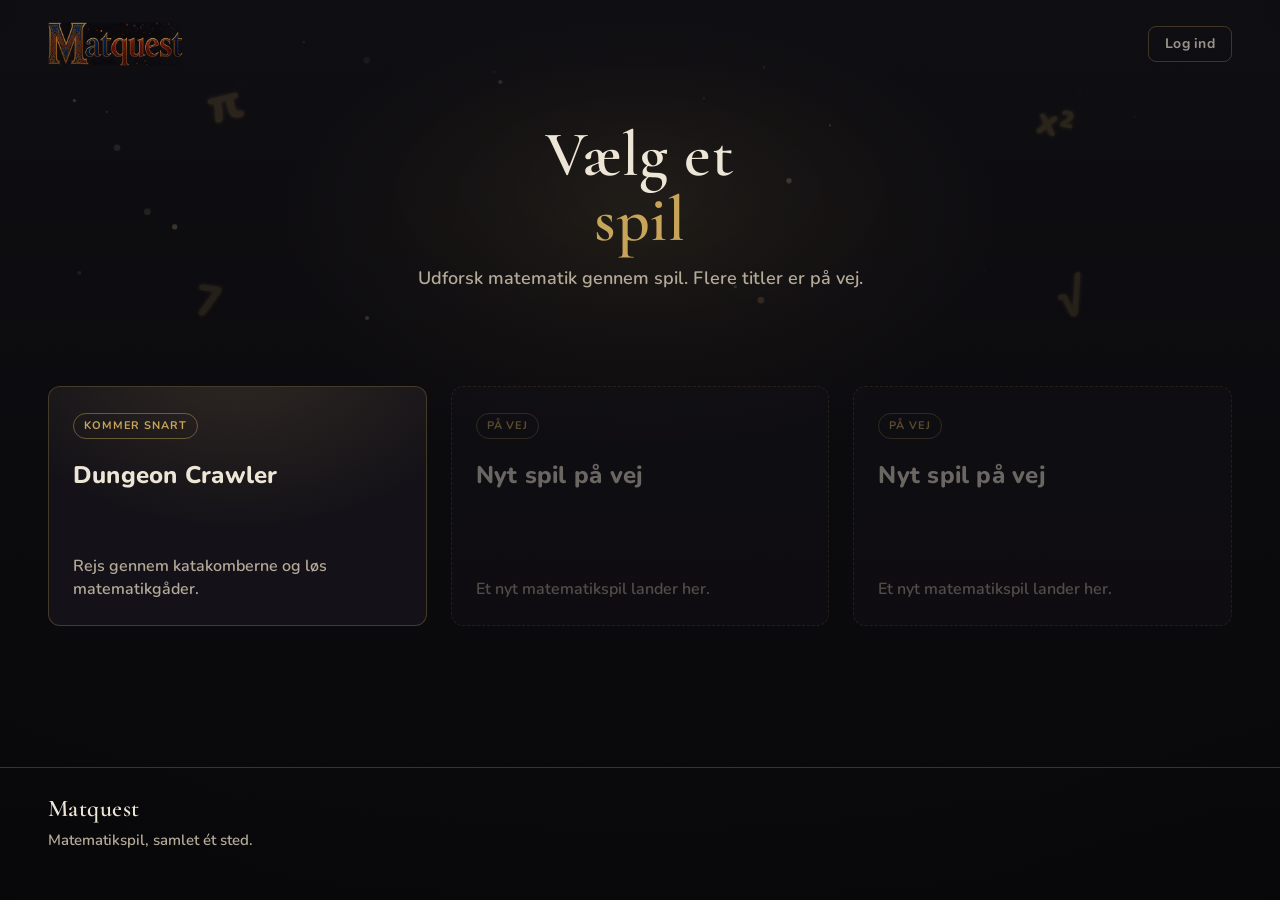
==== commit 737cb955: "Fjern den dobbelte topmenu, tag Kommer snart af Spil-feltet, og sæt forklaringen under logoet." ====
--- a/spil/index.html
+++ b/spil/index.html
@@ -23,11 +23,6 @@
     <a class="logo" href="../" aria-label="Matquest, forsiden">
       <img class="logo-img" src="../assets/matquest-wordmark.png" alt="Matquest" width="200" height="65">
     </a>
-    <nav class="nav" aria-label="Hovedmenu">
-      <a class="ikke-i-brug" aria-disabled="true">Forløb</a>
-      <a class="ikke-i-brug" aria-disabled="true">Materialer</a>
-      <a href="./" aria-current="page">Spil</a>
-    </nav>
     <div class="top-right">
       <a class="btn btn-ghost ikke-i-brug" aria-disabled="true">Log ind</a>
     </div>
--- a/spil/style.css
+++ b/spil/style.css
@@ -1,4 +1,4 @@
-/* Matquest spilsider. Samme afdæmpede tråd som forsiden: næsten sort, diskrete guldlinjer, logo og hero bærer stilen. Desktop 1440. */
+/* Matquest spilsider. Samme afdæmpede tråd som forsiden: næsten sort, diskrete guldlinjer, logo og hero bærer stilen. Desktop, bred container. */
 :root {
   --void: #0A090C;
   --dust: #121116;
@@ -11,12 +11,13 @@
   --gold-line-strong: rgba(198, 164, 90, 0.45);
   --font-display: "Cormorant Garamond", "Times New Roman", serif;
   --font-body: "Nunito", "Segoe UI", "Helvetica Neue", sans-serif;
-  --content: 1180px;
+  --content: 1600px;
+  --gutter: 48px;
 }
 * { box-sizing: border-box; margin: 0; padding: 0; }
 html { scroll-behavior: smooth; }
 body {
-  min-width: 1440px;
+  min-height: 100vh;
   background: var(--void);
   color: var(--text);
   font-family: var(--font-body);
@@ -54,7 +55,14 @@
   background: radial-gradient(ellipse 95% 85% at 50% 36%, transparent 62%, rgba(6, 5, 8, 0.55) 100%);
 }
 
-.page { position: relative; z-index: 1; }
+.page {
+  position: relative;
+  z-index: 1;
+  min-height: 100vh;
+  display: flex;
+  flex-direction: column;
+}
+.page > main { flex: 1 1 auto; }
 
 .top {
   position: absolute;
@@ -62,28 +70,16 @@
   left: 50%;
   transform: translateX(-50%);
   z-index: 5;
-  display: grid;
-  grid-template-columns: 1fr auto 1fr;
-  align-items: center;
-  width: var(--content);
-  padding: 22px 0 0;
-}
-.logo { display: flex; align-items: center; justify-self: start; }
-.logo-img { height: 44px; width: auto; }
-.nav {
   display: flex;
   align-items: center;
-  gap: 28px;
-}
-.nav a {
-  font-weight: 600;
-  font-size: 15px;
-  letter-spacing: 0.02em;
-  color: var(--muted);
-}
-.nav a:hover { color: var(--gold); }
-.nav a[aria-current="page"] { color: var(--gold); }
-.top-right { display: flex; align-items: center; justify-self: end; }
+  justify-content: space-between;
+  width: 100%;
+  max-width: var(--content);
+  padding: 22px var(--gutter) 0;
+}
+.logo { display: flex; align-items: center; }
+.logo-img { height: 44px; width: auto; }
+.top-right { display: flex; align-items: center; }
 
 .btn {
   display: inline-flex;
@@ -118,10 +114,10 @@
   background: var(--gold);
 }
 
-.stage { position: relative; width: 1440px; height: 700px; margin: 0 auto; overflow: hidden; }
-.stage-overview { height: 420px; }
+.stage { position: relative; width: 100%; height: 700px; margin: 0 auto; overflow: hidden; }
+.stage-overview { height: 42vh; min-height: 320px; max-height: 480px; }
 .stage-art { position: absolute; inset: 0; z-index: 0; }
-.stage-art .scene { width: 1440px; height: 100%; }
+.stage-art .scene { width: 100%; height: 100%; max-width: none; }
 .stage-copy {
   position: absolute;
   z-index: 2;
@@ -179,10 +175,10 @@
   min-height: 1.4em;
 }
 
-.games { width: var(--content); margin: 0 auto; padding: 8px 0 72px; }
+.games { width: 100%; max-width: var(--content); margin: 0 auto; padding: 8px var(--gutter) 72px; }
 .game-grid {
   display: grid;
-  grid-template-columns: repeat(auto-fill, minmax(300px, 1fr));
+  grid-template-columns: repeat(auto-fit, minmax(300px, 1fr));
   gap: 24px;
 }
 .game-card {
@@ -234,7 +230,7 @@
   border-style: dashed;
 }
 
-.how { width: var(--content); margin: 0 auto; padding: 8px 0 48px; }
+.how { width: 100%; max-width: var(--content); margin: 0 auto; padding: 8px var(--gutter) 48px; }
 .how-list { display: grid; grid-template-columns: repeat(3, 1fr); gap: 24px; }
 .how-item {
   background: var(--panel);
@@ -253,8 +249,9 @@
 .how-item p { color: var(--muted); font-size: 16px; font-weight: 600; line-height: 1.45; }
 
 .back-link {
-  width: var(--content);
+  width: 100%; max-width: var(--content);
   margin: 0 auto 28px;
+  padding: 0 var(--gutter);
   font-size: 15px;
   font-weight: 600;
 }
@@ -262,7 +259,7 @@
 .back-link a:hover { color: var(--gold); }
 
 .foot {
-  width: var(--content); margin: 0 auto; padding: 22px 0 48px;
+  width: 100%; max-width: var(--content); margin: 0 auto; padding: 22px var(--gutter) 48px;
   border-top: 1px solid var(--gold-line);
 }
 .foot-brand { font-family: var(--font-display); font-weight: 600; font-size: 24px; letter-spacing: 0.02em; }
@@ -272,11 +269,76 @@
   .btn, .game-card { transition: none; }
 }
 
-/* Markering: ikke i brug endnu */
-.ikke-i-brug { position: relative; cursor: not-allowed; opacity: .55; }
-.ikke-i-brug::before, .ikke-i-brug::after {
-  content: ""; position: absolute; left: 0; right: 0; top: 50%;
-  border-top: 2px solid #c45a5a; pointer-events: none;
-}
-.ikke-i-brug::before { transform: rotate(var(--x-angle, 12deg)); }
-.ikke-i-brug::after { transform: rotate(calc(var(--x-angle, 12deg) * -1)); }
+/* Markering: ikke i brug endnu — dimmet, uden kryds */
+.ikke-i-brug { cursor: not-allowed; opacity: .62; }
+
+@media (max-width: 1279px) {
+  :root { --gutter: 28px; }
+  .top {
+    position: relative;
+    left: auto;
+    transform: none;
+    padding-top: 16px;
+    width: 100%;
+  }
+  .btn-ghost {
+    min-height: 44px;
+    padding: 10px 16px;
+  }
+  .stage { height: 480px; }
+  .stage-overview { height: 280px; min-height: 240px; max-height: none; }
+  .stage-copy,
+  .stage-copy-overview {
+    width: auto;
+    max-width: 36rem;
+    padding: 0 24px;
+  }
+  .pill { white-space: nowrap; }
+  .kicker { flex-wrap: wrap; }
+  .stage-copy h1 { font-size: 56px; }
+  .stage-copy-overview h1 { font-size: 52px; }
+  .game-grid { grid-template-columns: 1fr; }
+  .game-card { min-height: 180px; }
+  .how-list { grid-template-columns: 1fr; }
+  .back-link a {
+    display: inline-flex;
+    align-items: center;
+    min-height: 44px;
+  }
+}
+
+@media (max-width: 767px) {
+  :root { --gutter: 20px; }
+  .logo-img { height: 36px; }
+  .stage,
+  .stage-overview {
+    height: auto;
+    min-height: 0;
+    max-height: none;
+  }
+  .stage-copy,
+  .stage-copy-overview {
+    position: relative;
+    left: auto;
+    top: auto;
+    transform: none;
+    width: 100%;
+    max-width: none;
+    padding: 16px 20px 28px;
+  }
+  .kicker {
+    flex-direction: column;
+    align-items: center;
+    gap: 8px;
+  }
+  .stage-copy h1 { font-size: 42px; }
+  .stage-copy-overview h1 { font-size: 40px; }
+  .lead { font-size: 16px; }
+  .btn-play {
+    min-height: 44px;
+    font-size: 17px;
+    min-width: 200px;
+    width: auto;
+    white-space: nowrap;
+  }
+}
